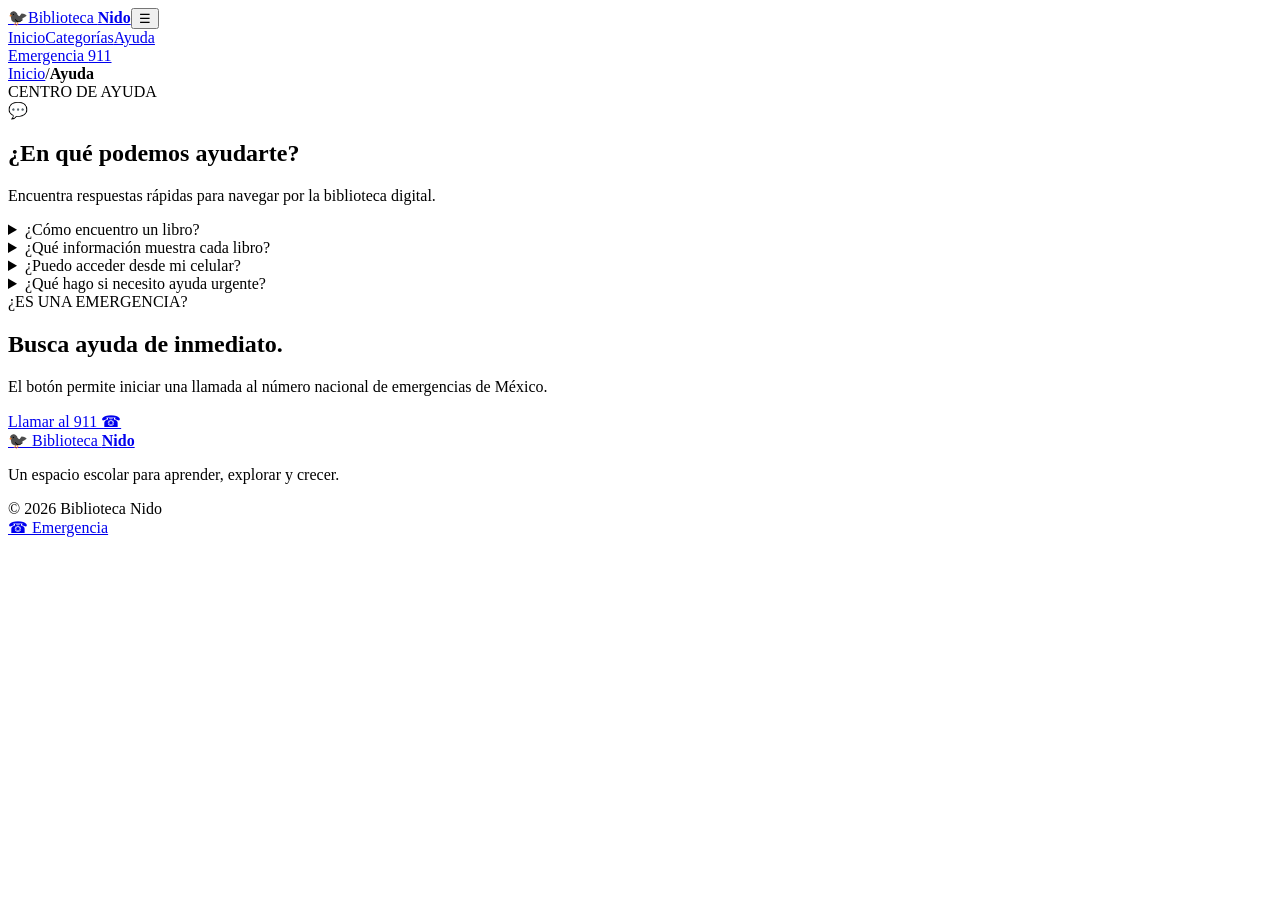
==== ayuda.html @ 8f8bc95c "Build Biblioteca Nido digital library website" ====
<!DOCTYPE html><html lang="es"><head><meta charset="UTF-8"><meta name="viewport" content="width=device-width,initial-scale=1"><title>Ayuda | Biblioteca Nido</title><link rel="stylesheet" href="styles.css"></head><body><header class="site-header"><a class="brand" href="index.html"><span>🐦‍⬛</span><span>Biblioteca <b>Nido</b></span></a><button class="menu-toggle" aria-label="Abrir menú" aria-expanded="false">☰</button><nav class="main-nav"><a href="index.html">Inicio</a><a href="index.html#categorias">Categorías</a><a class="active" href="ayuda.html">Ayuda</a></nav><a class="header-emergency" href="tel:911">Emergencia <span>911</span></a></header><main class="inner-page"><div class="breadcrumbs"><a href="index.html">Inicio</a><span>/</span><b>Ayuda</b></div><section class="page-intro"><span class="eyebrow dark">CENTRO DE AYUDA</span><div class="intro-icon">💬</div><h1>¿En qué podemos ayudarte?</h1><p>Encuentra respuestas rápidas para navegar por la biblioteca digital.</p></section><section class="faq-list"><details><summary>¿Cómo encuentro un libro?</summary><p>Entra a una categoría, selecciona una subcategoría y pulsa “Ver todos los libros”. También puedes usar el buscador del catálogo.</p></details><details><summary>¿Qué información muestra cada libro?</summary><p>El catálogo de ejemplo muestra título, autor, descripción y tema.</p></details><details><summary>¿Puedo acceder desde mi celular?</summary><p>Sí. La página se adapta a computadoras, tabletas y teléfonos.</p></details><details><summary>¿Qué hago si necesito ayuda urgente?</summary><p>Si existe una emergencia real en México, comunícate con los servicios de emergencia al 911. Para dudas escolares, contacta al personal responsable de tu institución.</p></details></section><section class="help-banner"><div><span class="eyebrow">¿ES UNA EMERGENCIA?</span><h2>Busca ayuda de inmediato.</h2><p>El botón permite iniciar una llamada al número nacional de emergencias de México.</p></div><a class="btn btn-light" href="tel:911">Llamar al 911 ☎</a></section></main><footer class="site-footer"><a class="brand footer-brand" href="index.html">🐦‍⬛ Biblioteca <b>Nido</b></a><p>Un espacio escolar para aprender, explorar y crecer.</p><span>© 2026 Biblioteca Nido</span></footer><a class="emergency-float" href="tel:911">☎ <span>Emergencia</span></a><script src="app.js"></script></body></html>
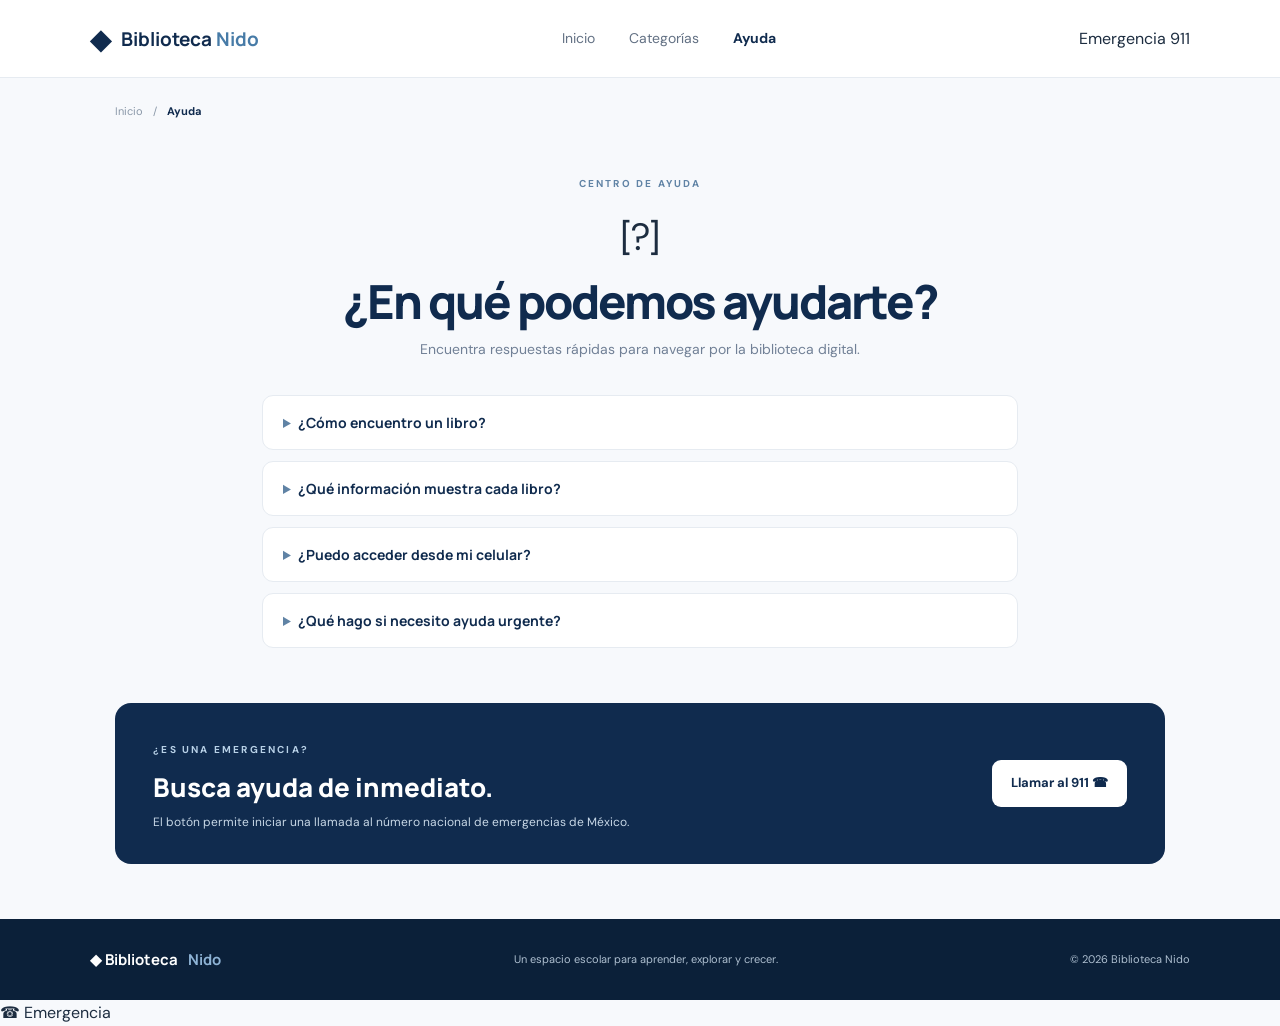
==== commit c25f7b23: "Reemplazar emoji por símbolo universal" ====
--- a/ayuda.html
+++ b/ayuda.html
@@ -1 +1 @@
-<!DOCTYPE html><html lang="es"><head><meta charset="UTF-8"><meta name="viewport" content="width=device-width,initial-scale=1"><title>Ayuda | Biblioteca Nido</title><link rel="stylesheet" href="styles.css"></head><body><header class="site-header"><a class="brand" href="index.html"><span>🐦‍⬛</span><span>Biblioteca <b>Nido</b></span></a><button class="menu-toggle" aria-label="Abrir menú" aria-expanded="false">☰</button><nav class="main-nav"><a href="index.html">Inicio</a><a href="index.html#categorias">Categorías</a><a class="active" href="ayuda.html">Ayuda</a></nav><a class="header-emergency" href="tel:911">Emergencia <span>911</span></a></header><main class="inner-page"><div class="breadcrumbs"><a href="index.html">Inicio</a><span>/</span><b>Ayuda</b></div><section class="page-intro"><span class="eyebrow dark">CENTRO DE AYUDA</span><div class="intro-icon">💬</div><h1>¿En qué podemos ayudarte?</h1><p>Encuentra respuestas rápidas para navegar por la biblioteca digital.</p></section><section class="faq-list"><details><summary>¿Cómo encuentro un libro?</summary><p>Entra a una categoría, selecciona una subcategoría y pulsa “Ver todos los libros”. También puedes usar el buscador del catálogo.</p></details><details><summary>¿Qué información muestra cada libro?</summary><p>El catálogo de ejemplo muestra título, autor, descripción y tema.</p></details><details><summary>¿Puedo acceder desde mi celular?</summary><p>Sí. La página se adapta a computadoras, tabletas y teléfonos.</p></details><details><summary>¿Qué hago si necesito ayuda urgente?</summary><p>Si existe una emergencia real en México, comunícate con los servicios de emergencia al 911. Para dudas escolares, contacta al personal responsable de tu institución.</p></details></section><section class="help-banner"><div><span class="eyebrow">¿ES UNA EMERGENCIA?</span><h2>Busca ayuda de inmediato.</h2><p>El botón permite iniciar una llamada al número nacional de emergencias de México.</p></div><a class="btn btn-light" href="tel:911">Llamar al 911 ☎</a></section></main><footer class="site-footer"><a class="brand footer-brand" href="index.html">🐦‍⬛ Biblioteca <b>Nido</b></a><p>Un espacio escolar para aprender, explorar y crecer.</p><span>© 2026 Biblioteca Nido</span></footer><a class="emergency-float" href="tel:911">☎ <span>Emergencia</span></a><script src="app.js"></script></body></html>+<!DOCTYPE html><html lang="es"><head><meta charset="UTF-8"><meta name="viewport" content="width=device-width,initial-scale=1"><title>Ayuda | Biblioteca Nido</title><link rel="stylesheet" href="styles.css"></head><body><header class="site-header"><a class="brand" href="index.html"><span>◆</span><span>Biblioteca <b>Nido</b></span></a><button class="menu-toggle" aria-label="Abrir menú" aria-expanded="false">☰</button><nav class="main-nav"><a href="index.html">Inicio</a><a href="index.html#categorias">Categorías</a><a class="active" href="ayuda.html">Ayuda</a></nav><a class="header-emergency" href="tel:911">Emergencia <span>911</span></a></header><main class="inner-page"><div class="breadcrumbs"><a href="index.html">Inicio</a><span>/</span><b>Ayuda</b></div><section class="page-intro"><span class="eyebrow dark">CENTRO DE AYUDA</span><div class="intro-icon">[?]</div><h1>¿En qué podemos ayudarte?</h1><p>Encuentra respuestas rápidas para navegar por la biblioteca digital.</p></section><section class="faq-list"><details><summary>¿Cómo encuentro un libro?</summary><p>Entra a una categoría, selecciona una subcategoría y pulsa “Ver todos los libros”. También puedes usar el buscador del catálogo.</p></details><details><summary>¿Qué información muestra cada libro?</summary><p>El catálogo de ejemplo muestra título, autor, descripción y tema.</p></details><details><summary>¿Puedo acceder desde mi celular?</summary><p>Sí. La página se adapta a computadoras, tabletas y teléfonos.</p></details><details><summary>¿Qué hago si necesito ayuda urgente?</summary><p>Si existe una emergencia real en México, comunícate con los servicios de emergencia al 911. Para dudas escolares, contacta al personal responsable de tu institución.</p></details></section><section class="help-banner"><div><span class="eyebrow">¿ES UNA EMERGENCIA?</span><h2>Busca ayuda de inmediato.</h2><p>El botón permite iniciar una llamada al número nacional de emergencias de México.</p></div><a class="btn btn-light" href="tel:911">Llamar al 911 ☎</a></section></main><footer class="site-footer"><a class="brand footer-brand" href="index.html">◆ Biblioteca <b>Nido</b></a><p>Un espacio escolar para aprender, explorar y crecer.</p><span>© 2026 Biblioteca Nido</span></footer><a class="emergency-float" href="tel:911">☎ <span>Emergencia</span></a><script src="app.js"></script></body></html>
--- a/styles.css
+++ b/styles.css
@@ -0,0 +1,98 @@
+@import url('https://fonts.googleapis.com/css2?family=DM+Sans:wght@400;500;600;700&family=Manrope:wght@400;500;600;700;800&display=swap');
+:root{--navy:#102b4e;--navy2:#183e68;--blue:#2e6595;--ink:#1d2d40;--muted:#718096;--paper:#f7f9fc;--white:#fff;--line:#e6ebf1;--gold:#f5bd55}
+*{box-sizing:border-box}
+html{scroll-behavior:smooth}
+body{margin:0;background:var(--paper);color:var(--ink);font-family:'DM Sans',sans-serif;line-height:1.6}
+a{color:inherit;text-decoration:none}
+.site-header{height:78px;padding:0 clamp(20px,7vw,104px);display:flex;align-items:center;justify-content:space-between;background:#fff;border-bottom:1px solid var(--line);position:sticky;top:0;z-index:20}
+.brand{display:flex;align-items:center;gap:10px;color:var(--navy);font:700 19px Manrope,sans-serif}
+.brand>span:first-child{font-size:27px}
+.brand b{color:#477ba7}
+.main-nav{display:flex;gap:34px;align-items:center}
+.main-nav a{font-size:14px;color:#637184;transition:color .25s ease}
+.main-nav a:hover,.main-nav a.active{color:var(--navy);font-weight:700}
+.menu-toggle{display:none;background:none;border:0;font-size:25px;color:var(--navy);cursor:pointer}
+.hero{background:linear-gradient(115deg,#102b4e,#1d4c78);color:white;min-height:485px;padding:76px clamp(24px,10vw,150px);display:grid;grid-template-columns:1.1fr .9fr;align-items:center;overflow:hidden;position:relative}
+.hero:after{content:"";position:absolute;width:420px;height:420px;border:1px solid #ffffff16;border-radius:50%;right:-100px;top:-200px}
+.hero-copy{max-width:570px;position:relative;z-index:2;animation:fade-up .8s ease both}
+.eyebrow{font-size:10px;font-weight:700;letter-spacing:2.2px;color:#b8d1e7}
+.eyebrow.dark{color:#6083a5}
+.hero h1,.page-intro h1{font:800 clamp(36px,4.6vw,58px)/1.13 Manrope,sans-serif;letter-spacing:-2px;margin:18px 0}
+.hero h1 em,.how-intro h2 em{font-style:normal;color:#f3c46c}
+.hero-copy>p{color:#d4e0ec;max-width:490px;font-size:15px;line-height:1.85}
+.hero-actions{display:flex;align-items:center;gap:25px;margin-top:28px}
+.btn{display:inline-flex;align-items:center;justify-content:center;gap:18px;padding:13px 19px;border-radius:9px;font-weight:700;font-size:13px;transition:transform .25s ease,box-shadow .25s ease,background .25s ease}
+.btn:hover{transform:translateY(-3px);box-shadow:0 8px 20px #102b4e22}
+.btn-light{background:#fff;color:var(--navy)}
+.btn-primary{background:var(--navy);color:white}
+.text-link{font-size:12px;color:#e1eaf3}
+.hero-note{margin-top:32px;font-size:11px;color:#c3d5e5}
+.online-dot{display:inline-block;width:7px;height:7px;background:#7bd3a2;border-radius:50%;margin-right:8px}
+.hero-art{height:330px;position:relative;display:grid;place-items:center;animation:fade-in 1s .15s ease both}
+.art-circle{width:285px;height:285px;border-radius:50%;background:#ffffff12;border:1px solid #ffffff24}
+.toucan-large{position:absolute;font-size:125px;filter:drop-shadow(0 20px 18px #081b3050);transform:rotate(-8deg);animation:bird-float 4s ease-in-out infinite}
+.book-stack{position:absolute;bottom:25px;left:5%;display:flex;align-items:end;gap:7px;transform:rotate(-7deg)}
+.book{width:55px;border-radius:5px 8px 3px 3px;box-shadow:5px 6px 0 #071c3040}
+.book-one{height:90px;background:#e6b65b}.book-two{height:115px;background:#f5f2e9}.book-three{height:76px;background:#77a6a1}
+.floating-note{position:absolute;right:-10px;bottom:45px;background:white;color:var(--navy);padding:12px 16px;border-radius:12px;font-size:11px;font-weight:700;box-shadow:0 10px 35px #071c3033;animation:note-float 5s ease-in-out infinite}
+.section{padding:76px clamp(22px,9vw,130px)}
+.section-heading{display:flex;justify-content:space-between;align-items:end;margin-bottom:28px}
+.section-heading h2,.how-intro h2{font:800 clamp(27px,3vw,37px)/1.2 Manrope,sans-serif;letter-spacing:-1.2px;margin:10px 0}
+.section-heading p,.how-intro p{margin:0;color:var(--muted);font-size:14px}
+.section-count{font-size:10px;letter-spacing:1.5px;color:#8493a4;font-weight:700}
+.category-grid{display:grid;grid-template-columns:repeat(3,1fr);gap:17px}
+.category-card{min-height:205px;padding:23px 24px;background:white;border:1px solid var(--line);border-radius:15px;position:relative;overflow:hidden;transition:transform .3s ease,box-shadow .3s ease,border-color .3s ease;animation:fade-up .65s ease both}
+.category-card:nth-child(2){animation-delay:.08s}.category-card:nth-child(3){animation-delay:.16s}.category-card:nth-child(4){animation-delay:.24s}.category-card:nth-child(5){animation-delay:.32s}
+.category-card:hover{transform:translateY(-6px);box-shadow:0 16px 35px #183e6812;border-color:#c7d7e6}
+.category-icon{font-size:26px}.card-arrow{position:absolute;right:22px;top:20px;color:#93a3b4}
+.category-card h3{font:700 19px Manrope,sans-serif;margin:13px 0 4px}
+.category-card p{font-size:12px;color:var(--muted);max-width:260px;margin:0 0 15px}
+.card-bottom{font-size:11px;color:#52718e;font-weight:700}
+.c-blue{background:linear-gradient(140deg,#fff,#f0f6fc)}.c-gold{background:linear-gradient(140deg,#fff,#fff8e9)}.c-green{background:linear-gradient(140deg,#fff,#eff8f3)}.c-purple{background:linear-gradient(140deg,#fff,#f5f2fc)}.c-coral{background:linear-gradient(140deg,#fff,#fff2ef)}
+.how-section{background:#edf2f7;padding:70px clamp(22px,9vw,130px);display:grid;grid-template-columns:.8fr 1.2fr;gap:65px;align-items:center}
+.how-intro h2 em{color:#527da4}
+.steps{display:grid;grid-template-columns:repeat(3,1fr);gap:20px}
+.steps article{position:relative;background:white;border:1px solid #e4eaf0;border-radius:13px;padding:22px 17px;transition:transform .25s ease,box-shadow .25s ease}
+.steps article:hover{transform:translateY(-5px);box-shadow:0 12px 25px #183e6810}
+.steps article>span{font-size:10px;color:#91a6ba;font-weight:700;letter-spacing:1px}
+.step-icon{font-size:25px;margin:16px 0 9px}
+.steps h3{font:700 13px Manrope,sans-serif;margin:0 0 6px}.steps p{font-size:11px;color:var(--muted);margin:0}
+.help-banner{margin:55px clamp(22px,9vw,130px);padding:32px 38px;border-radius:16px;background:var(--navy);color:white;display:flex;align-items:center;justify-content:space-between;gap:25px}
+.help-banner h2{font:800 26px Manrope;margin:8px 0}.help-banner p{font-size:12px;color:#c7d7e6;margin:0;max-width:550px}
+.site-footer{background:#0b2039;color:#aebfd0;padding:30px clamp(22px,7vw,104px);display:flex;align-items:center;justify-content:space-between;gap:15px;font-size:11px}
+.footer-brand{color:white;font-size:15px}.footer-brand b{color:#8eb3d5}.site-footer p{margin:0}
+.inner-page{min-height:65vh}
+.breadcrumbs{padding:25px clamp(22px,9vw,130px) 0;display:flex;gap:10px;align-items:center;color:#8a98a8;font-size:11px}
+.breadcrumbs a:hover{color:var(--blue)}.breadcrumbs b{color:var(--navy)}
+.page-intro{text-align:center;padding:48px 20px 35px;animation:fade-up .65s ease both}
+.intro-icon{font-size:38px;margin:13px 0 4px}.page-intro h1{font-size:clamp(34px,4vw,47px);color:var(--navy);margin:7px 0 10px}
+.page-intro p{color:var(--muted);font-size:14px;margin:0 auto;max-width:550px}
+.compact-section{padding-top:28px}
+.subcategory-grid{display:grid;grid-template-columns:repeat(3,1fr);gap:16px}
+.subcategory-card{background:white;border:1px solid var(--line);border-radius:13px;padding:22px;transition:transform .25s ease,border-color .25s ease,box-shadow .25s ease;animation:fade-up .5s ease both}
+.subcategory-card:hover{transform:translateY(-4px);border-color:#b7cadd;box-shadow:0 12px 25px #183e6810}
+.subcategory-card .sub-icon{font-size:23px}.subcategory-card h3{font:700 16px Manrope;margin:12px 0 5px;color:var(--navy)}
+.subcategory-card p{font-size:12px;color:var(--muted);margin:0 0 13px}.subcategory-card span:last-child{font-size:11px;font-weight:700;color:#527da4}
+.catalog-toolbar{display:flex;justify-content:space-between;align-items:center;gap:20px;margin-bottom:24px}
+.catalog-toolbar h2{font:800 25px Manrope;margin:0}.catalog-toolbar p{font-size:12px;color:var(--muted);margin:3px 0}
+.search-box{display:flex;align-items:center;gap:10px;background:white;border:1px solid var(--line);padding:0 14px;border-radius:9px;max-width:330px;width:100%;color:#8292a3}
+.search-box input{border:0;outline:0;padding:12px 0;width:100%;font:13px 'DM Sans';color:var(--ink)}
+.book-grid{display:grid;grid-template-columns:repeat(3,1fr);gap:16px}
+.book-card{background:white;border:1px solid var(--line);border-radius:13px;padding:20px;display:flex;gap:15px;transition:transform .25s ease,box-shadow .25s ease;animation:fade-up .5s ease both}
+.book-card:hover{transform:translateY(-3px);box-shadow:0 10px 24px #183e6810}
+.book-cover{width:65px;min-width:65px;height:95px;border-radius:5px;background:linear-gradient(145deg,#214c73,#102b4e);display:grid;place-items:center;color:#fff;font-size:27px;box-shadow:3px 4px 0 #dce4ed}
+.book-card:nth-child(3n+2) .book-cover{background:linear-gradient(145deg,#c59a4e,#88652f)}.book-card:nth-child(3n) .book-cover{background:linear-gradient(145deg,#5c8b7a,#315a50)}
+.book-info h3{font:700 14px/1.35 Manrope;margin:0 0 6px;color:var(--navy)}.book-info p{font-size:11px;color:var(--muted);margin:0 0 8px}.book-info small{font-size:10px;color:#6083a5;font-weight:700}
+.empty-state{text-align:center;color:var(--muted);padding:30px}
+.faq-list{max-width:800px;margin:0 auto 50px;padding:0 22px}
+.faq-list details{background:white;border:1px solid var(--line);border-radius:11px;padding:17px 20px;margin-bottom:11px;transition:border-color .2s ease,box-shadow .2s ease}
+.faq-list details[open]{border-color:#b7cadd;box-shadow:0 8px 20px #183e680c}
+.faq-list summary{cursor:pointer;font:700 14px Manrope;color:var(--navy)}.faq-list summary::marker{color:#6083a5}
+.faq-list details p{font-size:13px;color:var(--muted);margin:13px 0 0}
+@keyframes fade-up{from{opacity:0;transform:translateY(18px)}to{opacity:1;transform:translateY(0)}}
+@keyframes fade-in{from{opacity:0}to{opacity:1}}
+@keyframes bird-float{0%,100%{transform:translateY(0) rotate(-8deg)}50%{transform:translateY(-13px) rotate(-5deg)}}
+@keyframes note-float{0%,100%{transform:translateY(0)}50%{transform:translateY(-8px)}}
+@media(prefers-reduced-motion:reduce){*,*::before,*::after{scroll-behavior:auto!important;animation-duration:.01ms!important;animation-iteration-count:1!important;transition-duration:.01ms!important}}
+@media(max-width:850px){.site-header{padding:0 22px}.main-nav{gap:16px}.hero{padding:55px 35px}.section,.how-section{padding:55px 35px}.category-grid{grid-template-columns:repeat(2,1fr)}.how-section{grid-template-columns:1fr;gap:30px}.help-banner{margin:35px}.book-grid{grid-template-columns:repeat(2,1fr)}}
+@media(max-width:620px){.site-header{height:68px}.menu-toggle{display:block;order:3}.main-nav{display:none;position:absolute;left:0;right:0;top:68px;padding:18px 24px;background:white;border-bottom:1px solid var(--line);flex-direction:column;align-items:flex-start;gap:16px}.main-nav.open{display:flex}.brand{font-size:16px}.hero{grid-template-columns:1fr;padding:54px 25px 35px}.hero h1{font-size:39px}.hero-art{height:230px}.art-circle{width:205px;height:205px}.toucan-large{font-size:90px}.book-stack{left:7%;bottom:10px}.floating-note{right:0;bottom:20px}.hero-actions{flex-wrap:wrap;gap:15px}.section,.how-section{padding:48px 22px}.section-heading{align-items:flex-start;gap:10px;flex-direction:column}.category-grid,.subcategory-grid,.book-grid{grid-template-columns:1fr}.category-card{min-height:180px}.steps{grid-template-columns:1fr}.steps article{padding:18px}.step-icon{margin:8px 0}.help-banner{margin:25px 22px;padding:25px;align-items:flex-start;flex-direction:column}.site-footer{flex-direction:column;align-items:flex-start}.breadcrumbs{padding-left:22px;flex-wrap:wrap}.page-intro{padding-top:35px}.catalog-toolbar{align-items:flex-start;flex-direction:column}.search-box{max-width:none}}
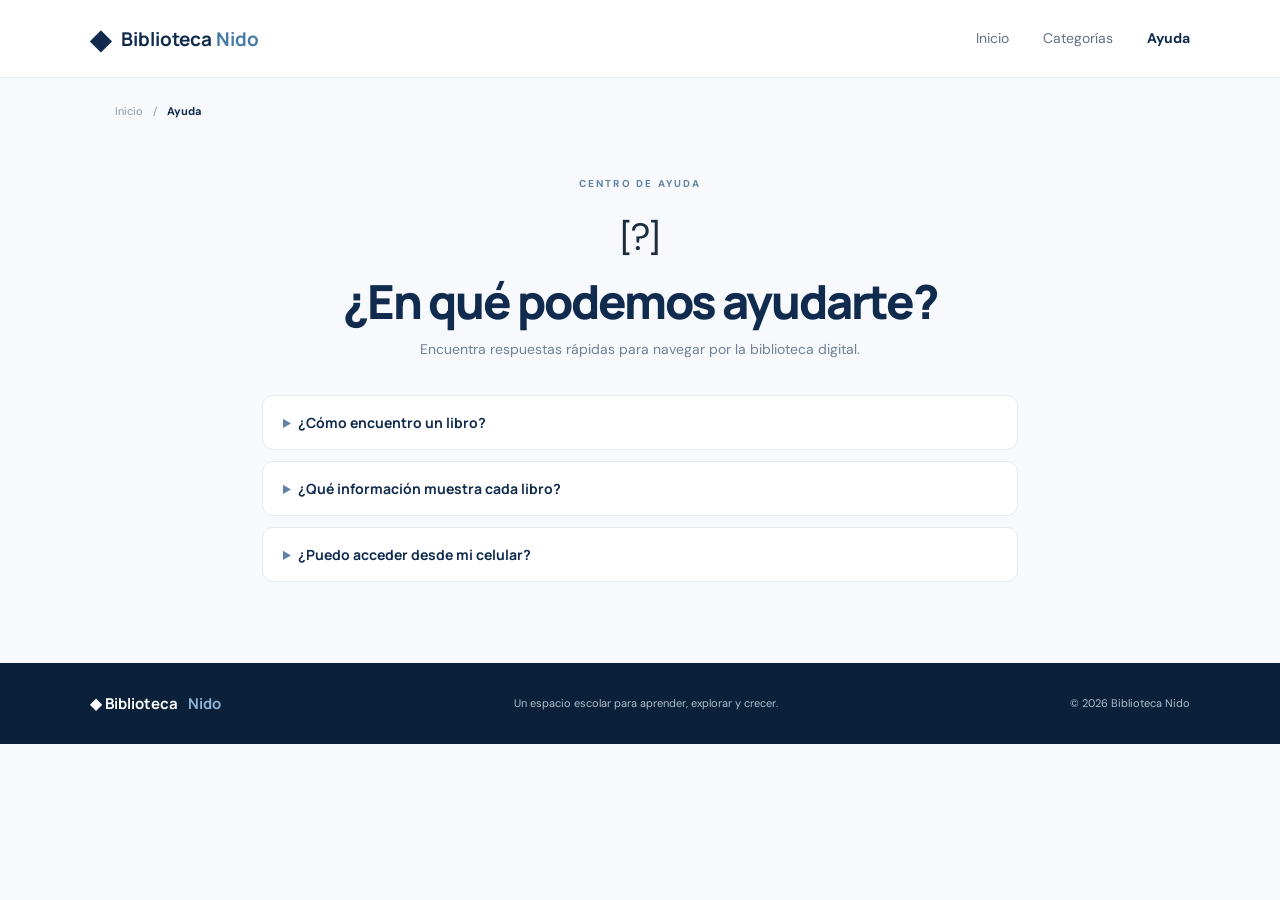
==== commit fe6e4085: "Remove emergency controls and unrelated emergency FAQ" ====
--- a/ayuda.html
+++ b/ayuda.html
@@ -1 +1 @@
-<!DOCTYPE html><html lang="es"><head><meta charset="UTF-8"><meta name="viewport" content="width=device-width,initial-scale=1"><title>Ayuda | Biblioteca Nido</title><link rel="stylesheet" href="styles.css"></head><body><header class="site-header"><a class="brand" href="index.html"><span>◆</span><span>Biblioteca <b>Nido</b></span></a><button class="menu-toggle" aria-label="Abrir menú" aria-expanded="false">☰</button><nav class="main-nav"><a href="index.html">Inicio</a><a href="index.html#categorias">Categorías</a><a class="active" href="ayuda.html">Ayuda</a></nav><a class="header-emergency" href="tel:911">Emergencia <span>911</span></a></header><main class="inner-page"><div class="breadcrumbs"><a href="index.html">Inicio</a><span>/</span><b>Ayuda</b></div><section class="page-intro"><span class="eyebrow dark">CENTRO DE AYUDA</span><div class="intro-icon">[?]</div><h1>¿En qué podemos ayudarte?</h1><p>Encuentra respuestas rápidas para navegar por la biblioteca digital.</p></section><section class="faq-list"><details><summary>¿Cómo encuentro un libro?</summary><p>Entra a una categoría, selecciona una subcategoría y pulsa “Ver todos los libros”. También puedes usar el buscador del catálogo.</p></details><details><summary>¿Qué información muestra cada libro?</summary><p>El catálogo de ejemplo muestra título, autor, descripción y tema.</p></details><details><summary>¿Puedo acceder desde mi celular?</summary><p>Sí. La página se adapta a computadoras, tabletas y teléfonos.</p></details><details><summary>¿Qué hago si necesito ayuda urgente?</summary><p>Si existe una emergencia real en México, comunícate con los servicios de emergencia al 911. Para dudas escolares, contacta al personal responsable de tu institución.</p></details></section><section class="help-banner"><div><span class="eyebrow">¿ES UNA EMERGENCIA?</span><h2>Busca ayuda de inmediato.</h2><p>El botón permite iniciar una llamada al número nacional de emergencias de México.</p></div><a class="btn btn-light" href="tel:911">Llamar al 911 ☎</a></section></main><footer class="site-footer"><a class="brand footer-brand" href="index.html">◆ Biblioteca <b>Nido</b></a><p>Un espacio escolar para aprender, explorar y crecer.</p><span>© 2026 Biblioteca Nido</span></footer><a class="emergency-float" href="tel:911">☎ <span>Emergencia</span></a><script src="app.js"></script></body></html>+<!DOCTYPE html><html lang="es"><head><meta charset="UTF-8"><meta name="viewport" content="width=device-width,initial-scale=1"><title>Ayuda | Biblioteca Nido</title><link rel="stylesheet" href="styles.css"></head><body><header class="site-header"><a class="brand" href="index.html"><span>◆</span><span>Biblioteca <b>Nido</b></span></a><button class="menu-toggle" aria-label="Abrir menú" aria-expanded="false">☰</button><nav class="main-nav"><a href="index.html">Inicio</a><a href="index.html#categorias">Categorías</a><a class="active" href="ayuda.html">Ayuda</a></nav></header><main class="inner-page"><div class="breadcrumbs"><a href="index.html">Inicio</a><span>/</span><b>Ayuda</b></div><section class="page-intro"><span class="eyebrow dark">CENTRO DE AYUDA</span><div class="intro-icon">[?]</div><h1>¿En qué podemos ayudarte?</h1><p>Encuentra respuestas rápidas para navegar por la biblioteca digital.</p></section><section class="faq-list"><details><summary>¿Cómo encuentro un libro?</summary><p>Entra a una categoría, selecciona una subcategoría y pulsa “Ver todos los libros”. También puedes usar el buscador del catálogo.</p></details><details><summary>¿Qué información muestra cada libro?</summary><p>El catálogo de ejemplo muestra título, autor, descripción y tema.</p></details><details><summary>¿Puedo acceder desde mi celular?</summary><p>Sí. La página se adapta a computadoras, tabletas y teléfonos.</p></details></section></main><footer class="site-footer"><a class="brand footer-brand" href="index.html">◆ Biblioteca <b>Nido</b></a><p>Un espacio escolar para aprender, explorar y crecer.</p><span>© 2026 Biblioteca Nido</span></footer><script src="app.js"></script></body></html>
--- a/styles.css
+++ b/styles.css
@@ -95,4 +95,29 @@
 @keyframes note-float{0%,100%{transform:translateY(0)}50%{transform:translateY(-8px)}}
 @media(prefers-reduced-motion:reduce){*,*::before,*::after{scroll-behavior:auto!important;animation-duration:.01ms!important;animation-iteration-count:1!important;transition-duration:.01ms!important}}
 @media(max-width:850px){.site-header{padding:0 22px}.main-nav{gap:16px}.hero{padding:55px 35px}.section,.how-section{padding:55px 35px}.category-grid{grid-template-columns:repeat(2,1fr)}.how-section{grid-template-columns:1fr;gap:30px}.help-banner{margin:35px}.book-grid{grid-template-columns:repeat(2,1fr)}}
-@media(max-width:620px){.site-header{height:68px}.menu-toggle{display:block;order:3}.main-nav{display:none;position:absolute;left:0;right:0;top:68px;padding:18px 24px;background:white;border-bottom:1px solid var(--line);flex-direction:column;align-items:flex-start;gap:16px}.main-nav.open{display:flex}.brand{font-size:16px}.hero{grid-template-columns:1fr;padding:54px 25px 35px}.hero h1{font-size:39px}.hero-art{height:230px}.art-circle{width:205px;height:205px}.toucan-large{font-size:90px}.book-stack{left:7%;bottom:10px}.floating-note{right:0;bottom:20px}.hero-actions{flex-wrap:wrap;gap:15px}.section,.how-section{padding:48px 22px}.section-heading{align-items:flex-start;gap:10px;flex-direction:column}.category-grid,.subcategory-grid,.book-grid{grid-template-columns:1fr}.category-card{min-height:180px}.steps{grid-template-columns:1fr}.steps article{padding:18px}.step-icon{margin:8px 0}.help-banner{margin:25px 22px;padding:25px;align-items:flex-start;flex-direction:column}.site-footer{flex-direction:column;align-items:flex-start}.breadcrumbs{padding-left:22px;flex-wrap:wrap}.page-intro{padding-top:35px}.catalog-toolbar{align-items:flex-start;flex-direction:column}.search-box{max-width:none}}+@media(max-width:620px){.site-header{height:68px}.menu-toggle{display:block;order:3}.main-nav{display:none;position:absolute;left:0;right:0;top:68px;padding:18px 24px;background:white;border-bottom:1px solid var(--line);flex-direction:column;align-items:flex-start;gap:16px}.main-nav.open{display:flex}.brand{font-size:16px}.hero{grid-template-columns:1fr;padding:54px 25px 35px}.hero h1{font-size:39px}.hero-art{height:230px}.art-circle{width:205px;height:205px}.toucan-large{font-size:90px}.book-stack{left:7%;bottom:10px}.floating-note{right:0;bottom:20px}.hero-actions{flex-wrap:wrap;gap:15px}.section,.how-section{padding:48px 22px}.section-heading{align-items:flex-start;gap:10px;flex-direction:column}.category-grid,.subcategory-grid,.book-grid{grid-template-columns:1fr}.category-card{min-height:180px}.steps{grid-template-columns:1fr}.steps article{padding:18px}.step-icon{margin:8px 0}.help-banner{margin:25px 22px;padding:25px;align-items:flex-start;flex-direction:column}.site-footer{flex-direction:column;align-items:flex-start}.breadcrumbs{padding-left:22px;flex-wrap:wrap}.page-intro{padding-top:35px}.catalog-toolbar{align-items:flex-start;flex-direction:column}.search-box{max-width:none}}
+/* Hero fotográfico: fotografía real en lugar de la ilustración decorativa */
+.hero-art{
+  height:auto;
+  min-height:300px;
+  display:block;
+  border:1px solid #ffffff30;
+  border-radius:22px;
+  overflow:hidden;
+  box-shadow:0 24px 55px #071c3050;
+  background:#24435b;
+  animation:fade-in 1s .15s ease both;
+}
+.hero-photo{
+  display:block;
+  width:100%;
+  height:100%;
+  min-height:300px;
+  aspect-ratio: 4 / 3;
+  object-fit:cover;
+  object-position:center;
+}
+@media(max-width:620px){
+  .hero-art{min-height:220px;border-radius:16px}
+  .hero-photo{min-height:220px;aspect-ratio:16 / 10}
+}
